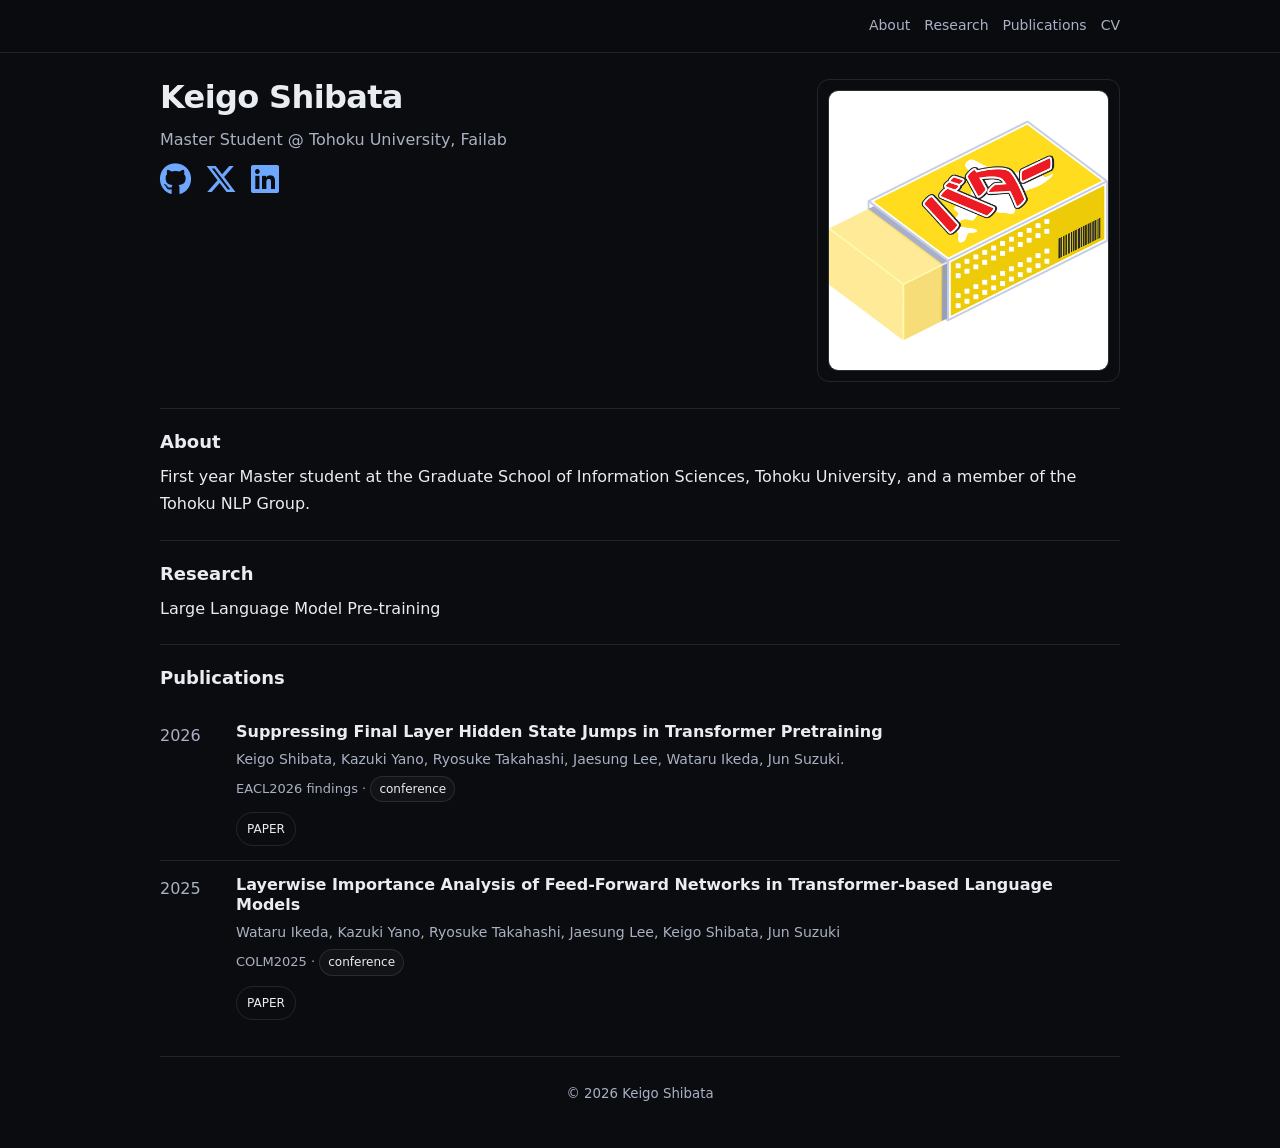
==== index.html @ 390c5932 "feat(add): add base web page" ====
<!doctype html>
<html lang="ja">
<link
  rel="stylesheet"
  href="https://cdnjs.cloudflare.com/ajax/libs/font-awesome/6.5.1/css/all.min.css"
/>
<link rel="icon" type="image/png" href="assets/img/icon.png">
<head>
  <meta charset="utf-8" />
  <meta name="viewport" content="width=device-width, initial-scale=1" />
  <title>Keigo Shibata</title>
  <meta name="description" content="KeigoShibata's homepage" />
  <link rel="stylesheet" href="assets/css/style.css" />
</head>
<body>
  <header class="site-header">
    <div class="container header-inner">
      <nav class="nav" aria-label="site navigation">
        <a href="#about">About</a>
        <a href="#research">Research</a>
        <a href="#publications">Publications</a>
        <a href="#about">CV</a>
      </nav>
    </div>
  </header>

  <main class="container">
    <section class="hero" id="top">
      <div class="hero__text">
        <h1 class="hero__title">Keigo Shibata</h1>
        <p class="lead">
          Master Student @ Tohoku University, Failab
        </p>

        <div class="meta">
          <span>
            <a href="https://github.com/keigo1216" rel="noopener" aria-label="GitHub">
                <i class="fa-brands fa-github"></i>
            </a>
          </span>

          <span>
            <a href="https://x.com/butternese" rel="noopener" aria-label="X">
                <i class="fa-brands fa-x-twitter"></i>
            </a>
          </span>

          <span>
            <a href="#" rel="noopener" aria-label="LinkedIn">
                <i class="fa-brands fa-linkedin"></i>
            </a>
          </span>
        </div>
      </div>

      <figure class="hero__photo">
        <img src="assets/img/profile.jpg" alt="プロフィール写真" />
      </figure>
    </section>

    <section id="about" class="section">
      <h2>About</h2>
      <p>
        First year Master student at the Graduate School of Information Sciences, Tohoku University, and a member of the Tohoku NLP Group.
      </p>

    </section>

    <section id="research" class="section">
      <h2>Research</h2>
      <p>
        Large Language Model Pre-training
      </p>
    </section>

    <section id="publications" class="section">
      <div class="pub-header">
        <h2>Publications</h2>
        <!-- <div class="pub-controls">
          <input id="pubSearch" type="search" placeholder="検索（タイトル/著者/年）" />
          <select id="pubFilter" aria-label="publication type filter">
            <option value="all">すべて</option>
            <option value="journal">Journal</option>
            <option value="conference">Conference</option>
            <option value="workshop">Workshop</option>
            <option value="preprint">Preprint</option>
            <option value="preprint">Domestic</option>
          </select>
        </div> -->
      </div>

      <div id="pubList" class="pub-list" aria-live="polite">
        <!-- JSでpublications.jsonから自動生成 -->
      </div>
    </section>

    <footer class="footer">
      <small>© <span id="year"></span> Keigo Shibata</small>
    </footer>
  </main>

  <script src="assets/js/main.js"></script>
</body>
</html>
---- assets/css/style.css ----
:root{
  --bg: #0b0c10;
  --panel: #0b0c10;              /* ほぼ同色。実質フラット */
  --text: #e9ecf1;
  --muted: #a9b1c2;
  --accent: #6ea8fe;
  --border: rgba(255,255,255,.10);
  --border-strong: rgba(255,255,255,.14);
}

*{ box-sizing: border-box; }
html,body{ margin:0; padding:0; }

body{
  font-family: ui-sans-serif, system-ui, -apple-system, "Segoe UI", Roboto, "Helvetica Neue",
               Arial, "Noto Sans JP", "Hiragino Sans", "Yu Gothic UI", "YuGothic", Meiryo, sans-serif;
  background: var(--bg);
  color: var(--text);
  line-height: 1.7;
}

a{ color: var(--accent); text-decoration: none; }
a:hover{ text-decoration: underline; }

.container{
  width: min(960px, calc(100% - 32px));
  margin: 0 auto;
}

.site-header{
  position: sticky;
  top: 0;
  background: rgba(11,12,16,.92);
  border-bottom: 1px solid var(--border);
  z-index: 10;
}

.header-inner{
  display:flex;
  align-items:center;
  justify-content:flex-end;
  padding: 14px 0;
}

.nav{
  display:flex;
  gap: 14px;
  flex-wrap: wrap;
  justify-content: flex-end;
}

.nav a{
  color: var(--muted);
  font-size: 14px;
}

.nav a[aria-current="page"]{
  color: var(--text);
}

.nav a:hover{
  color: var(--text);
  text-decoration: none;
}

.hero{
  display:grid;
  grid-template-columns: 1.35fr .65fr;
  gap: 28px;
  padding: 26px 0;
  align-items: start;
  border-bottom: 1px solid var(--border);
}

@media (max-width: 820px){
  .hero{ grid-template-columns: 1fr; }
}

.hero__title{
  margin: 0 0 10px;
  font-size: 32px;
  letter-spacing: -0.02em;
  line-height: 1.15;
}

.page-title{
  margin: 0 0 10px;
  font-size: 28px;
  letter-spacing: -0.02em;
  line-height: 1.15;
}

.lead{
  color: var(--muted);
  margin: 0;
}

.links{
  display:flex;
  gap: 10px;
  margin: 16px 0 10px;
  flex-wrap: wrap;
}

.btn{
  display:inline-flex;
  align-items:center;
  justify-content:center;
  padding: 9px 12px;
  border-radius: 10px;
  border: 1px solid var(--border-strong);
  background: rgba(110,168,254,.16);
  color: var(--text);
  text-decoration:none;
}

.btn:hover{
  text-decoration:none;
  border-color: rgba(110,168,254,.35);
}

.btn--ghost{
  background: transparent;
  border: 1px solid var(--border);
  color: var(--text);
}

.meta{
  display:flex;
  gap: 14px;
  flex-wrap: wrap;
  color: var(--muted);
  font-size: 13px;
  margin-top: 10px;
}

.meta i {
  font-size: 32px; /* ← 好きな大きさに */
}

.hero__photo{
  margin:0;
  padding: 10px;
  border: 1px solid var(--border);
  border-radius: 12px;
  background: transparent;
}

.hero__photo img{
  width: 100%;
  height: auto;
  display:block;
  border-radius: 10px;
  border: 1px solid var(--border);
  background: rgba(255,255,255,.04);
}

.hero__photo figcaption{
  color: var(--muted);
  font-size: 12px;
  margin-top: 8px;
}

.section{
  padding: 22px 0;
  border-bottom: 1px solid var(--border);
}

h2{
  margin: 0 0 10px;
  font-size: 18px;
  line-height: 1.25;
}

h3{
  margin: 0 0 8px;
  font-size: 16px;
  line-height: 1.25;
}

p{ margin: 0; }
.section p + p{ margin-top: 10px; }

.bullets{
  margin: 12px 0 0;
  padding-left: 18px;
  color: var(--muted);
}

.grid{
  display:grid;
  grid-template-columns: 1fr 1fr;
  gap: 14px;
  margin-top: 12px;
}

@media (max-width: 820px){
  .grid{ grid-template-columns: 1fr; }
}

.mini-card{
  padding: 14px;
  border-radius: 12px;
  border: 1px solid var(--border);
  background: transparent;
}

.pub-header{
  display:flex;
  align-items:flex-start;
  justify-content: space-between;
  gap: 12px;
  flex-wrap: wrap;
}

.pub-controls{
  display:flex;
  gap: 10px;
  flex-wrap: wrap;
  align-items:center;
}

input[type="search"], select{
  padding: 9px 10px;
  border-radius: 10px;
  border: 1px solid var(--border);
  background: rgba(255,255,255,.03);
  color: var(--text);
  outline: none;
}

input[type="search"]::placeholder{
  color: rgba(169,177,194,.75);
}

.pub-list{
  margin-top: 8px;
}

.pub-item{
  padding: 14px 0;
  border-top: 1px solid var(--border);
}

.pub-item:first-child{
  border-top: none;
}

.pub-main{
  display:flex;
  gap: 14px;
}

.pub-year{
  width: 62px;
  flex: 0 0 62px;
  color: var(--muted);
  font-variant-numeric: tabular-nums;
}

@media (max-width: 520px){
  .pub-year{ width: 54px; flex-basis: 54px; }
}

.pub-title{
  margin: 0 0 6px;
}

.pub-authors{
  color: var(--muted);
  font-size: 14px;
}

.pub-venue{
  color: var(--muted);
  font-size: 13px;
  margin-top: 4px;
}

.pub-note{
  margin-top: 6px;
  font-size: 13px;
  color: var(--text);
}

.badge{
  display:inline-block;
  padding: 2px 8px;
  border-radius: 999px;
  border: 1px solid var(--border);
  background: rgba(255,255,255,.03);
  font-size: 12px;
  color: var(--text);
}

.pub-links{
  margin-top: 10px;
  display:flex;
  gap: 8px;
  flex-wrap: wrap;
}

.chip{
  display:inline-flex;
  padding: 6px 10px;
  border-radius: 999px;
  border: 1px solid var(--border);
  background: transparent;
  color: var(--text);
  font-size: 12px;
}

.chip:hover{
  text-decoration:none;
  background: rgba(255,255,255,.03);
}

.note{
  margin-top: 12px;
  color: var(--muted);
  font-size: 13px;
}

code{
  background: rgba(255,255,255,.04);
  padding: 2px 6px;
  border-radius: 8px;
}

.cv-frame{
  margin-top: 14px;
  border: 1px solid var(--border);
  border-radius: 12px;
  overflow:hidden;
  background: rgba(255,255,255,.02);
}

.cv-frame iframe{
  width: 100%;
  height: 80vh;
  border: 0;
}

.footer{
  padding: 22px 0 42px;
  color: var(--muted);
  text-align:center;
}
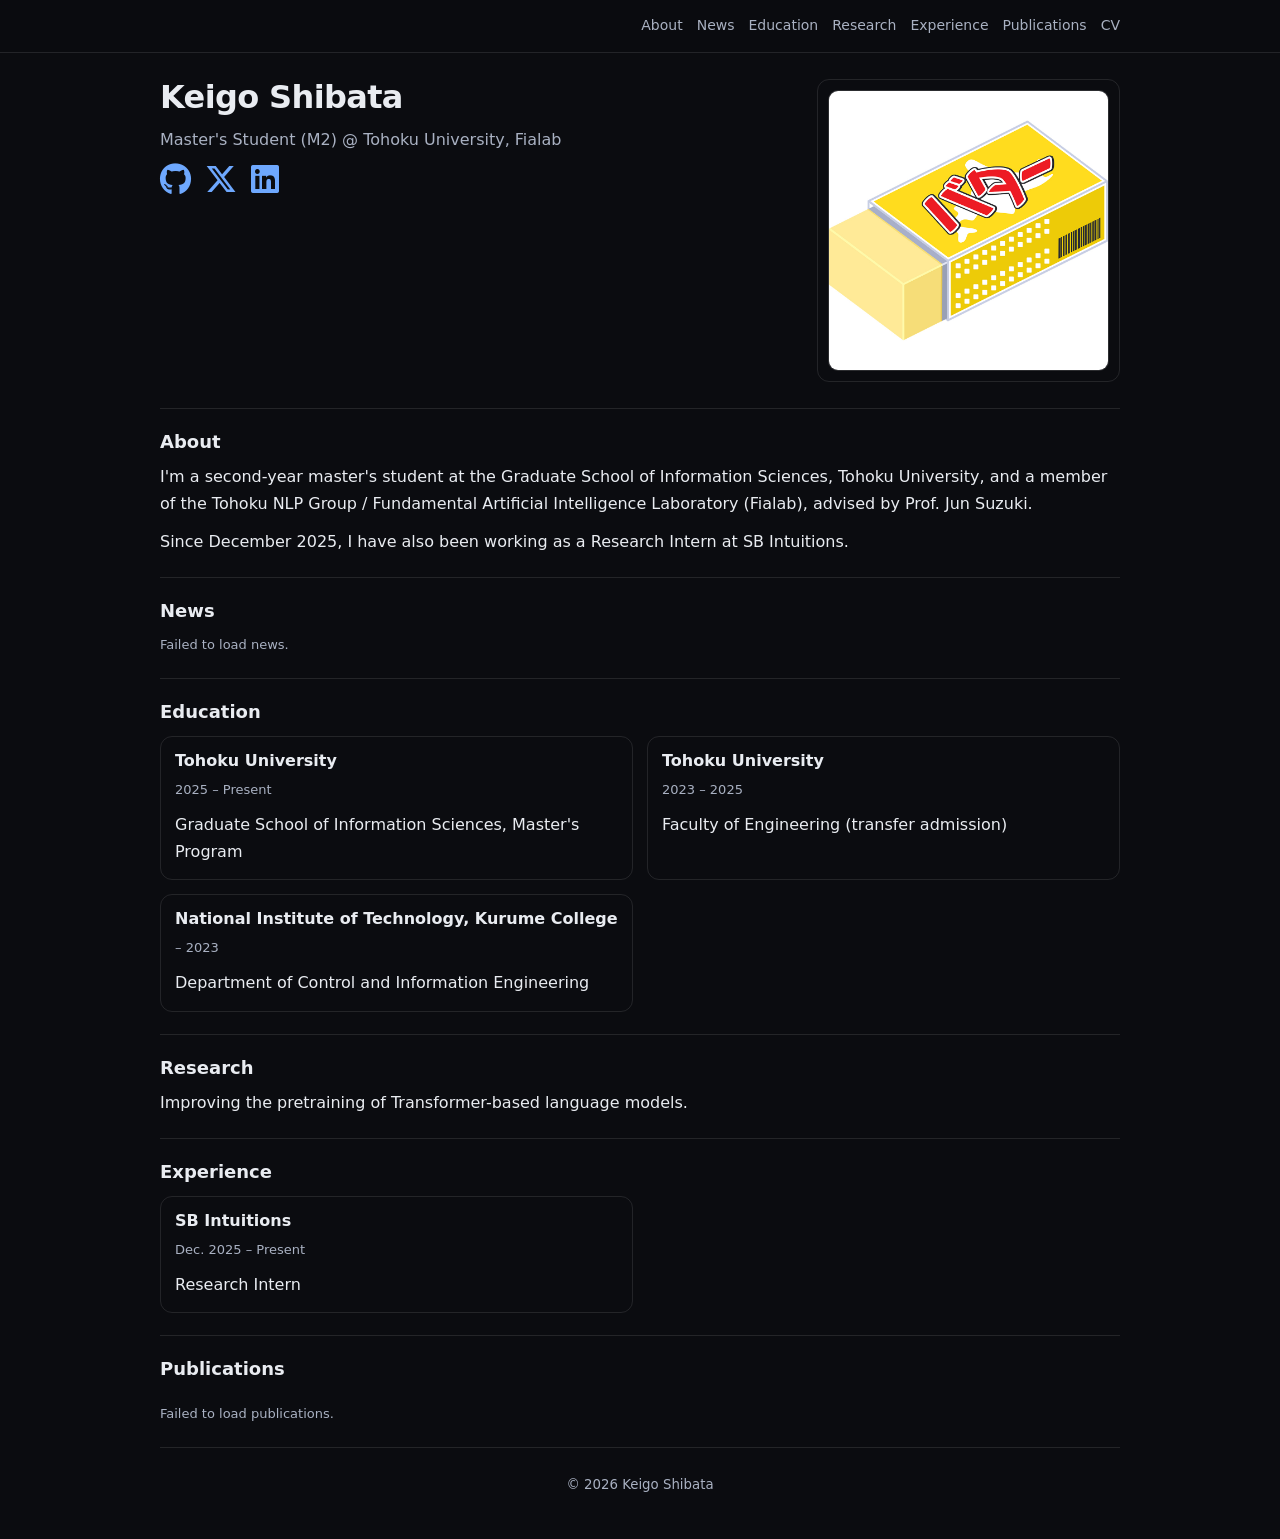
==== commit 2b871a1d: "Renew homepage in English with GitHub Issues-backed News/Publications Translate the site to English," ====
--- a/index.html
+++ b/index.html
@@ -17,9 +17,12 @@
     <div class="container header-inner">
       <nav class="nav" aria-label="site navigation">
         <a href="#about">About</a>
+        <a href="#news">News</a>
+        <a href="#education">Education</a>
         <a href="#research">Research</a>
+        <a href="#experience">Experience</a>
         <a href="#publications">Publications</a>
-        <a href="#about">CV</a>
+        <a href="cv.html">CV</a>
       </nav>
     </div>
   </header>
@@ -29,7 +32,7 @@
       <div class="hero__text">
         <h1 class="hero__title">Keigo Shibata</h1>
         <p class="lead">
-          Master Student @ Tohoku University, Failab
+          Master's Student (M2) @ Tohoku University, Fialab
         </p>
 
         <div class="meta">
@@ -46,7 +49,7 @@
           </span>
 
           <span>
-            <a href="#" rel="noopener" aria-label="LinkedIn">
+            <a href="https://www.linkedin.com/in/keigo-shibata-37098a3ba/" rel="noopener" aria-label="LinkedIn">
                 <i class="fa-brands fa-linkedin"></i>
             </a>
           </span>
@@ -54,32 +57,75 @@
       </div>
 
       <figure class="hero__photo">
-        <img src="assets/img/profile.jpg" alt="プロフィール写真" />
+        <img src="assets/img/profile.jpg" alt="Profile photo" />
       </figure>
     </section>
 
     <section id="about" class="section">
       <h2>About</h2>
       <p>
-        First year Master student at the Graduate School of Information Sciences, Tohoku University, and a member of the Tohoku NLP Group.
+        I'm a second-year master's student at the Graduate School of Information Sciences, Tohoku University,
+        and a member of the Tohoku NLP Group / Fundamental Artificial Intelligence Laboratory (Fialab),
+        advised by Prof. Jun Suzuki.
       </p>
+      <p>
+        Since December 2025, I have also been working as a Research Intern at SB Intuitions.
+      </p>
+    </section>
 
+    <section id="news" class="section">
+      <h2>News</h2>
+      <div id="newsList" class="news-list" aria-live="polite">
+        <!-- Auto-generated from GitHub issues labeled "news" -->
+      </div>
+    </section>
+
+    <section id="education" class="section">
+      <h2>Education</h2>
+      <div class="grid">
+        <div class="mini-card">
+          <h3>Tohoku University</h3>
+          <p class="pub-venue">2025 – Present</p>
+          <p>Graduate School of Information Sciences, Master's Program</p>
+        </div>
+        <div class="mini-card">
+          <h3>Tohoku University</h3>
+          <p class="pub-venue">2023 – 2025</p>
+          <p>Faculty of Engineering (transfer admission)</p>
+        </div>
+        <div class="mini-card">
+          <h3>National Institute of Technology, Kurume College</h3>
+          <p class="pub-venue">– 2023</p>
+          <p>Department of Control and Information Engineering</p>
+        </div>
+      </div>
     </section>
 
     <section id="research" class="section">
       <h2>Research</h2>
       <p>
-        Large Language Model Pre-training
+        Improving the pretraining of Transformer-based language models.
       </p>
+    </section>
+
+    <section id="experience" class="section">
+      <h2>Experience</h2>
+      <div class="grid">
+        <div class="mini-card">
+          <h3>SB Intuitions</h3>
+          <p class="pub-venue">Dec. 2025 – Present</p>
+          <p>Research Intern</p>
+        </div>
+      </div>
     </section>
 
     <section id="publications" class="section">
       <div class="pub-header">
         <h2>Publications</h2>
         <!-- <div class="pub-controls">
-          <input id="pubSearch" type="search" placeholder="検索（タイトル/著者/年）" />
+          <input id="pubSearch" type="search" placeholder="Search (title/authors/year)" />
           <select id="pubFilter" aria-label="publication type filter">
-            <option value="all">すべて</option>
+            <option value="all">All</option>
             <option value="journal">Journal</option>
             <option value="conference">Conference</option>
             <option value="workshop">Workshop</option>
@@ -90,7 +136,7 @@
       </div>
 
       <div id="pubList" class="pub-list" aria-live="polite">
-        <!-- JSでpublications.jsonから自動生成 -->
+        <!-- Auto-generated from GitHub issues labeled "pub" -->
       </div>
     </section>
 
--- a/assets/css/style.css
+++ b/assets/css/style.css
@@ -327,6 +327,33 @@
   border-radius: 8px;
 }
 
+.news-list{
+  margin-top: 8px;
+}
+
+.news-item{
+  display:flex;
+  gap: 14px;
+  padding: 10px 0;
+  border-top: 1px solid var(--border);
+}
+
+.news-item:first-child{
+  border-top: none;
+}
+
+.news-date{
+  width: 90px;
+  flex: 0 0 90px;
+  color: var(--muted);
+  font-size: 13px;
+  font-variant-numeric: tabular-nums;
+}
+
+.news-title{
+  color: var(--text);
+}
+
 .cv-frame{
   margin-top: 14px;
   border: 1px solid var(--border);
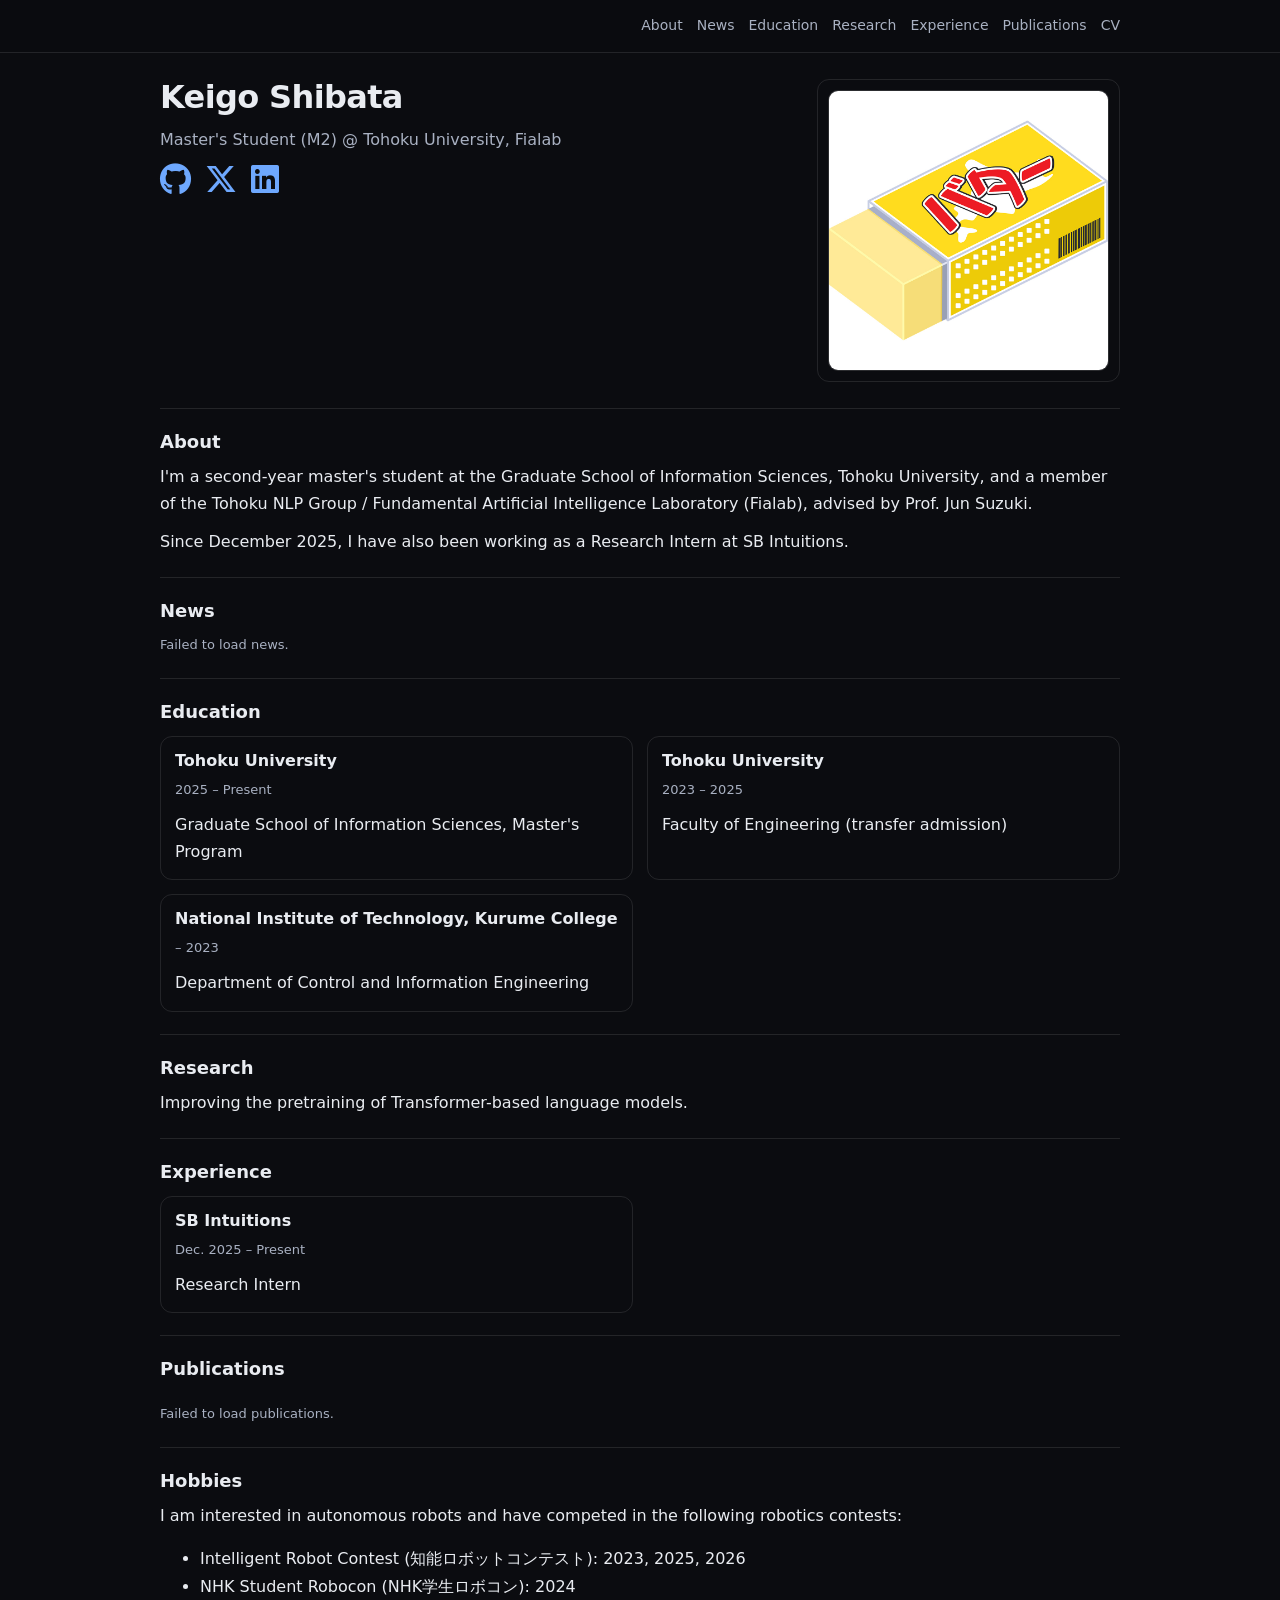
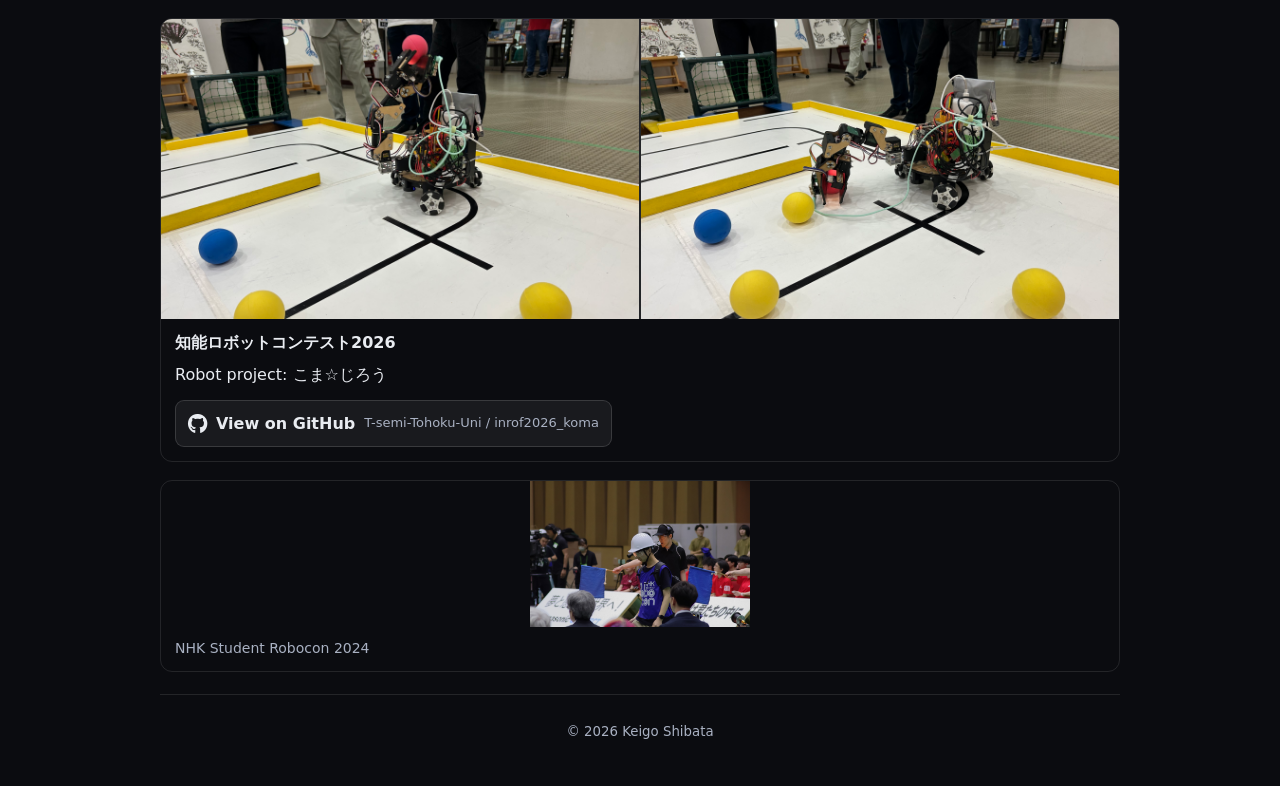
==== commit 77de3e63: "update" ====
--- a/index.html
+++ b/index.html
@@ -140,6 +140,45 @@
       </div>
     </section>
 
+    <section id="hobbies" class="section">
+      <h2>Hobbies</h2>
+      <p>
+        I am interested in autonomous robots and have competed in the following
+        robotics contests:
+      </p>
+      <ul>
+        <li>Intelligent Robot Contest (知能ロボットコンテスト): 2023, 2025, 2026</li>
+        <li>NHK Student Robocon (NHK学生ロボコン): 2024</li>
+      </ul>
+
+      <div class="robot-project">
+        <div class="robot-project__gallery">
+          <figure>
+            <img src="assets/img/robots/inrof2026-robot-1.jpg" alt="知能ロボットコンテスト2026でフィールドを走行するロボット" loading="lazy" />
+          </figure>
+          <figure>
+            <img src="assets/img/robots/inrof2026-robot-2.jpg" alt="知能ロボットコンテスト2026に出場したロボット" loading="lazy" />
+          </figure>
+        </div>
+        <div class="robot-project__caption">
+          <h3>知能ロボットコンテスト2026</h3>
+          <p>Robot project: こま☆じろう</p>
+          <div class="robot-project__links">
+            <a class="github-repo-link" href="https://github.com/T-semi-Tohoku-Uni/inrof2026_koma" target="_blank" rel="noopener noreferrer">
+              <i class="fa-brands fa-github" aria-hidden="true"></i>
+              <span>View on GitHub</span>
+              <span class="github-repo-link__name">T-semi-Tohoku-Uni / inrof2026_koma</span>
+            </a>
+          </div>
+        </div>
+      </div>
+
+      <figure class="robot-photo">
+        <img src="assets/img/robots/nhk-student-robocon-2024.jpg" alt="NHK学生ロボコン2024の競技中の様子" loading="lazy" />
+        <figcaption>NHK Student Robocon 2024</figcaption>
+      </figure>
+    </section>
+
     <footer class="footer">
       <small>© <span id="year"></span> Keigo Shibata</small>
     </footer>
--- a/assets/css/style.css
+++ b/assets/css/style.css
@@ -354,6 +354,110 @@
   color: var(--text);
 }
 
+.robot-project{
+  margin-top: 18px;
+  border: 1px solid var(--border);
+  border-radius: 12px;
+  overflow: hidden;
+}
+
+.robot-project__gallery{
+  display: grid;
+  grid-template-columns: 1fr 1fr;
+  gap: 2px;
+  background: var(--border);
+}
+
+.robot-project__gallery figure{
+  margin: 0;
+  min-width: 0;
+  background: var(--panel);
+}
+
+.robot-project__gallery img{
+  display: block;
+  width: 100%;
+  height: 300px;
+  object-fit: cover;
+}
+
+.robot-project__caption{
+  padding: 14px;
+}
+
+.robot-project__caption p + p{
+  margin-top: 6px;
+}
+
+.robot-project__links{
+  display: flex;
+  align-items: center;
+  gap: 12px;
+  flex-wrap: wrap;
+  margin-top: 12px;
+}
+
+.github-repo-link{
+  display: inline-flex;
+  align-items: center;
+  gap: 9px;
+  padding: 9px 12px;
+  border: 1px solid var(--border-strong);
+  border-radius: 9px;
+  background: rgba(255,255,255,.06);
+  color: var(--text);
+  font-weight: 600;
+}
+
+.github-repo-link:hover{
+  border-color: rgba(255,255,255,.3);
+  background: rgba(255,255,255,.1);
+  text-decoration: none;
+}
+
+.github-repo-link i{
+  font-size: 20px;
+}
+
+.github-repo-link__name{
+  color: var(--muted);
+  font-size: 13px;
+  font-weight: 400;
+}
+
+.robot-project__source{
+  font-size: 14px;
+}
+
+.robot-photo{
+  margin: 18px 0 0;
+  border: 1px solid var(--border);
+  border-radius: 12px;
+  overflow: hidden;
+}
+
+.robot-photo img{
+  display: block;
+  width: min(100%, 220px);
+  height: auto;
+  margin: 0 auto;
+}
+
+.robot-photo figcaption{
+  padding: 10px 14px;
+  color: var(--muted);
+  font-size: 14px;
+}
+
+@media (max-width: 640px){
+  .robot-project__gallery{ grid-template-columns: 1fr; }
+  .robot-project__gallery img{ height: auto; max-height: 320px; object-fit: contain; }
+}
+
+@media (max-width: 480px){
+  .github-repo-link__name{ display: none; }
+}
+
 .cv-frame{
   margin-top: 14px;
   border: 1px solid var(--border);
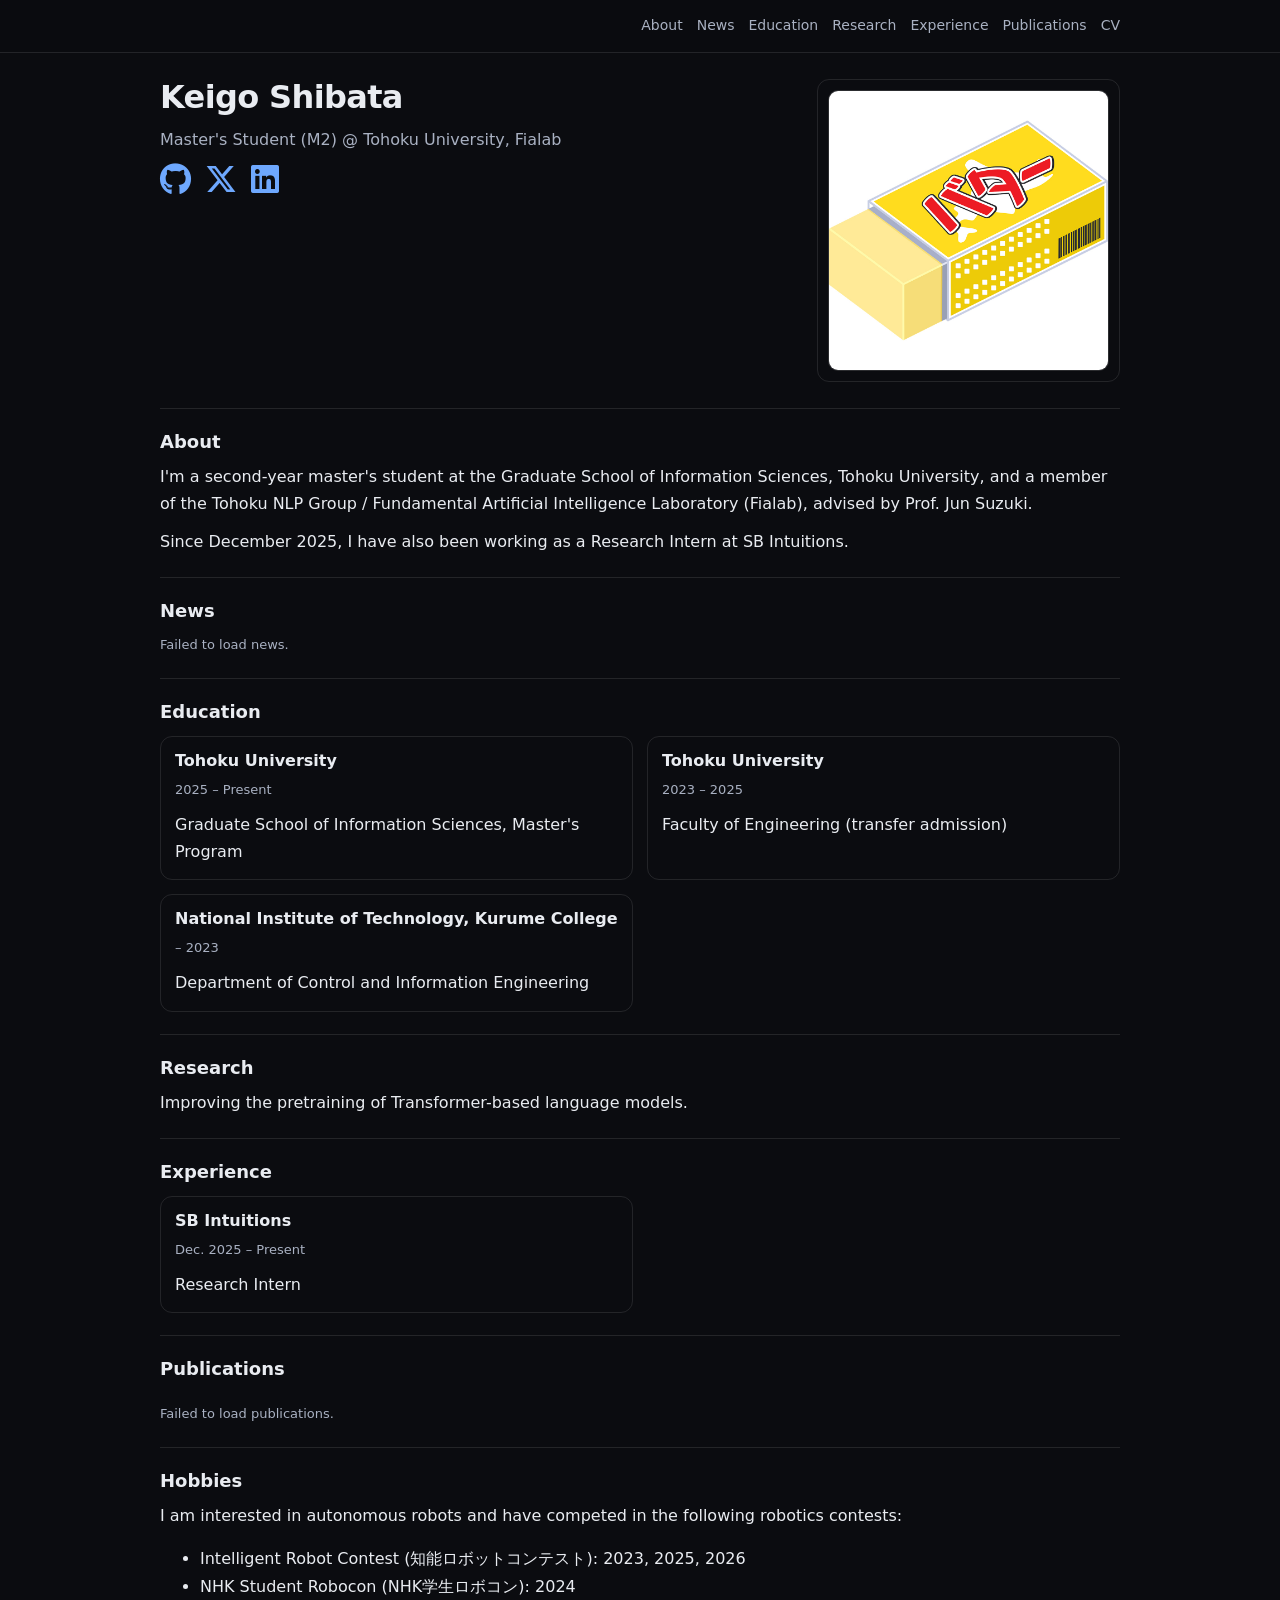
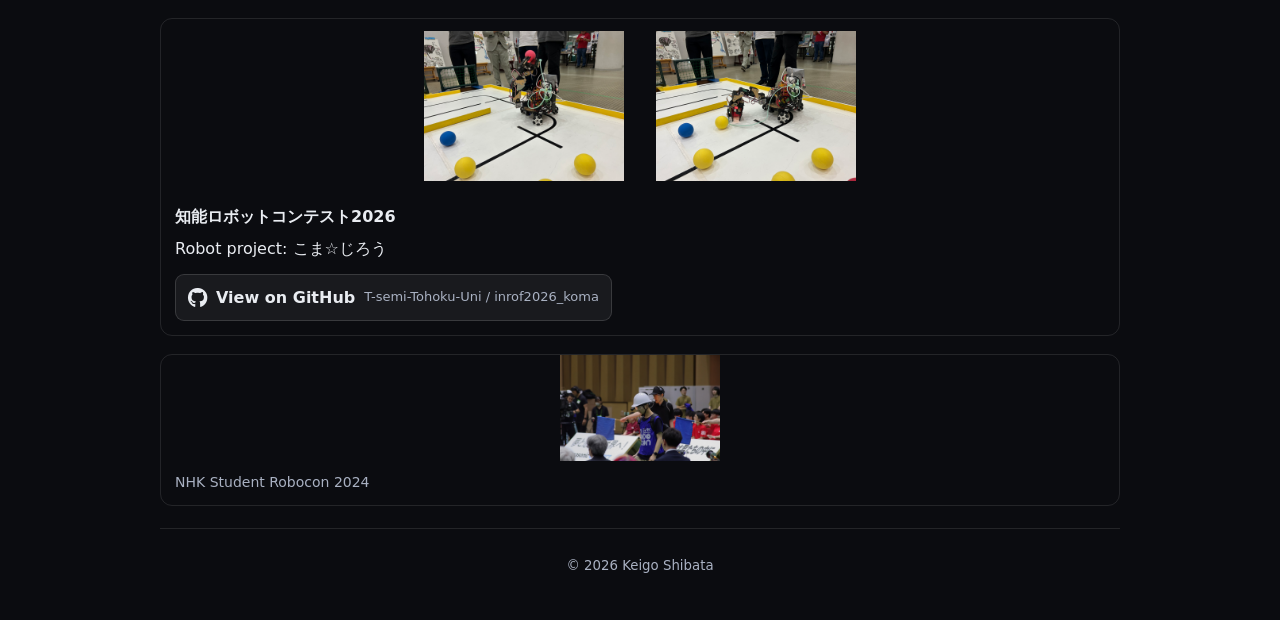
==== commit c6813092: "update" ====
--- a/index.html
+++ b/index.html
@@ -10,7 +10,7 @@
   <meta name="viewport" content="width=device-width, initial-scale=1" />
   <title>Keigo Shibata</title>
   <meta name="description" content="KeigoShibata's homepage" />
-  <link rel="stylesheet" href="assets/css/style.css" />
+  <link rel="stylesheet" href="assets/css/style.css?v=20261120-2" />
 </head>
 <body>
   <header class="site-header">
--- a/assets/css/style.css
+++ b/assets/css/style.css
@@ -363,22 +363,26 @@
 
 .robot-project__gallery{
   display: grid;
-  grid-template-columns: 1fr 1fr;
-  gap: 2px;
-  background: var(--border);
+  grid-template-columns: repeat(2, minmax(0, 220px));
+  justify-content: center;
+  gap: 12px;
+  padding: 12px;
 }
 
 .robot-project__gallery figure{
   margin: 0;
   min-width: 0;
-  background: var(--panel);
+  display: flex;
+  align-items: center;
+  justify-content: center;
 }
 
 .robot-project__gallery img{
   display: block;
   width: 100%;
-  height: 300px;
-  object-fit: cover;
+  height: auto;
+  max-height: 150px;
+  object-fit: contain;
 }
 
 .robot-project__caption{
@@ -438,7 +442,7 @@
 
 .robot-photo img{
   display: block;
-  width: min(100%, 220px);
+  width: min(100%, 160px);
   height: auto;
   margin: 0 auto;
 }
@@ -450,8 +454,7 @@
 }
 
 @media (max-width: 640px){
-  .robot-project__gallery{ grid-template-columns: 1fr; }
-  .robot-project__gallery img{ height: auto; max-height: 320px; object-fit: contain; }
+  .robot-project__gallery{ grid-template-columns: repeat(2, minmax(0, 1fr)); }
 }
 
 @media (max-width: 480px){
